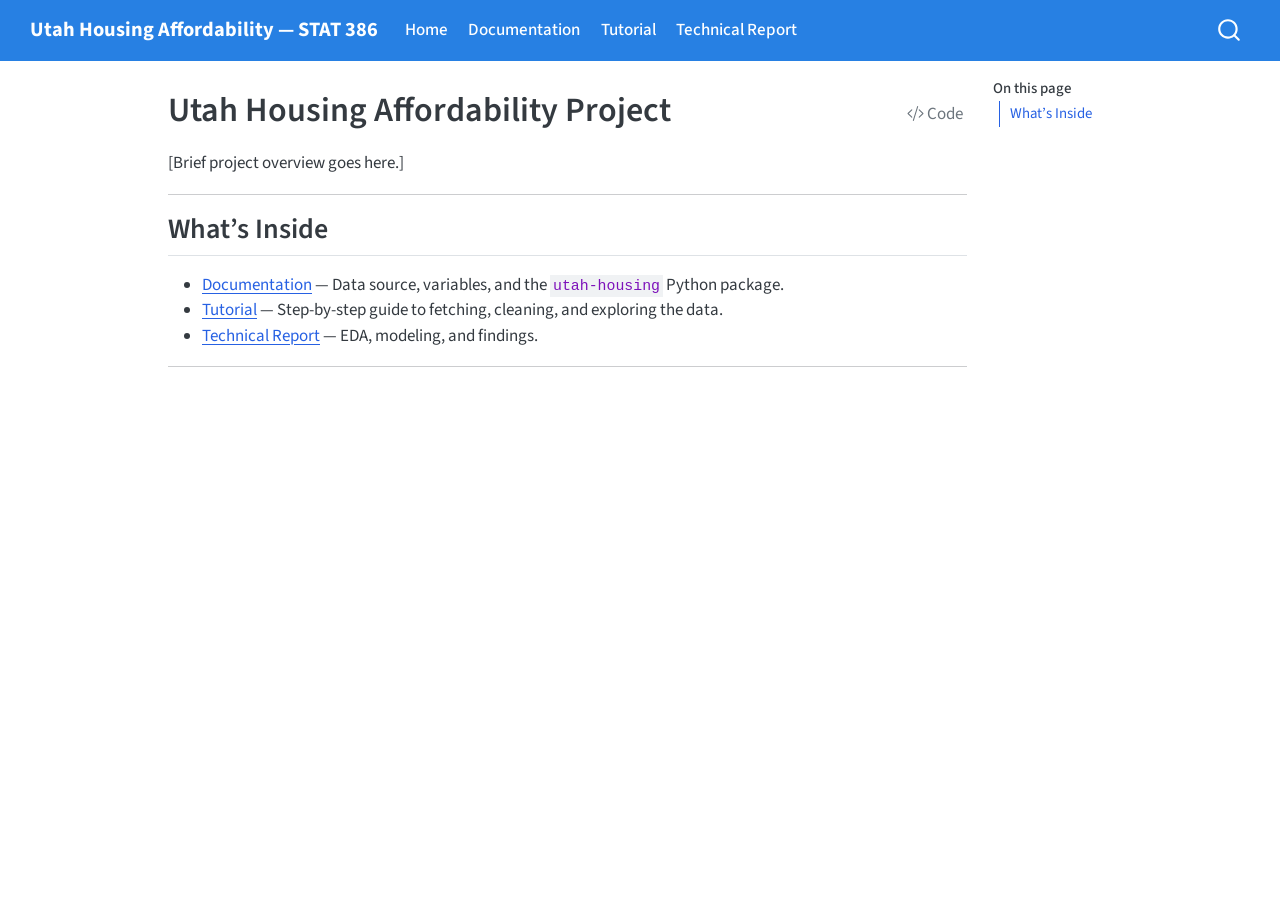
==== docs/index.html @ f3c0e5d0 "Initial commit: Utah Housing Project" ====
<!DOCTYPE html>
<html xmlns="http://www.w3.org/1999/xhtml" lang="en" xml:lang="en"><head>

<meta charset="utf-8">
<meta name="generator" content="quarto-1.8.26">

<meta name="viewport" content="width=device-width, initial-scale=1.0, user-scalable=yes">


<title>Utah Housing Affordability Project – Utah Housing Affordability — STAT 386</title>
<style>
code{white-space: pre-wrap;}
span.smallcaps{font-variant: small-caps;}
div.columns{display: flex; gap: min(4vw, 1.5em);}
div.column{flex: auto; overflow-x: auto;}
div.hanging-indent{margin-left: 1.5em; text-indent: -1.5em;}
ul.task-list{list-style: none;}
ul.task-list li input[type="checkbox"] {
  width: 0.8em;
  margin: 0 0.8em 0.2em -1em; /* quarto-specific, see https://github.com/quarto-dev/quarto-cli/issues/4556 */ 
  vertical-align: middle;
}
/* CSS for syntax highlighting */
html { -webkit-text-size-adjust: 100%; }
pre > code.sourceCode { white-space: pre; position: relative; }
pre > code.sourceCode > span { display: inline-block; line-height: 1.25; }
pre > code.sourceCode > span:empty { height: 1.2em; }
.sourceCode { overflow: visible; }
code.sourceCode > span { color: inherit; text-decoration: inherit; }
div.sourceCode { margin: 1em 0; }
pre.sourceCode { margin: 0; }
@media screen {
div.sourceCode { overflow: auto; }
}
@media print {
pre > code.sourceCode { white-space: pre-wrap; }
pre > code.sourceCode > span { text-indent: -5em; padding-left: 5em; }
}
pre.numberSource code
  { counter-reset: source-line 0; }
pre.numberSource code > span
  { position: relative; left: -4em; counter-increment: source-line; }
pre.numberSource code > span > a:first-child::before
  { content: counter(source-line);
    position: relative; left: -1em; text-align: right; vertical-align: baseline;
    border: none; display: inline-block;
    -webkit-touch-callout: none; -webkit-user-select: none;
    -khtml-user-select: none; -moz-user-select: none;
    -ms-user-select: none; user-select: none;
    padding: 0 4px; width: 4em;
  }
pre.numberSource { margin-left: 3em;  padding-left: 4px; }
div.sourceCode
  {   }
@media screen {
pre > code.sourceCode > span > a:first-child::before { text-decoration: underline; }
}
</style>


<script src="site_libs/quarto-nav/quarto-nav.js"></script>
<script src="site_libs/quarto-nav/headroom.min.js"></script>
<script src="site_libs/clipboard/clipboard.min.js"></script>
<script src="site_libs/quarto-search/autocomplete.umd.js"></script>
<script src="site_libs/quarto-search/fuse.min.js"></script>
<script src="site_libs/quarto-search/quarto-search.js"></script>
<meta name="quarto:offset" content="./">
<script src="site_libs/quarto-html/quarto.js" type="module"></script>
<script src="site_libs/quarto-html/tabsets/tabsets.js" type="module"></script>
<script src="site_libs/quarto-html/axe/axe-check.js" type="module"></script>
<script src="site_libs/quarto-html/popper.min.js"></script>
<script src="site_libs/quarto-html/tippy.umd.min.js"></script>
<script src="site_libs/quarto-html/anchor.min.js"></script>
<link href="site_libs/quarto-html/tippy.css" rel="stylesheet">
<link href="site_libs/quarto-html/quarto-syntax-highlighting-587c61ba64f3a5504c4d52d930310e48.css" rel="stylesheet" id="quarto-text-highlighting-styles">
<script src="site_libs/bootstrap/bootstrap.min.js"></script>
<link href="site_libs/bootstrap/bootstrap-icons.css" rel="stylesheet">
<link href="site_libs/bootstrap/bootstrap-029b10fc0dc652dab2ec1ac156c1a037.min.css" rel="stylesheet" append-hash="true" id="quarto-bootstrap" data-mode="light">
<script id="quarto-search-options" type="application/json">{
  "location": "navbar",
  "copy-button": false,
  "collapse-after": 3,
  "panel-placement": "end",
  "type": "overlay",
  "limit": 50,
  "keyboard-shortcut": [
    "f",
    "/",
    "s"
  ],
  "show-item-context": false,
  "language": {
    "search-no-results-text": "No results",
    "search-matching-documents-text": "matching documents",
    "search-copy-link-title": "Copy link to search",
    "search-hide-matches-text": "Hide additional matches",
    "search-more-match-text": "more match in this document",
    "search-more-matches-text": "more matches in this document",
    "search-clear-button-title": "Clear",
    "search-text-placeholder": "",
    "search-detached-cancel-button-title": "Cancel",
    "search-submit-button-title": "Submit",
    "search-label": "Search"
  }
}</script>


<link rel="stylesheet" href="styles.css">
</head>

<body class="nav-fixed quarto-light">

<div id="quarto-search-results"></div>
  <header id="quarto-header" class="headroom fixed-top">
    <nav class="navbar navbar-expand-lg " data-bs-theme="dark">
      <div class="navbar-container container-fluid">
      <div class="navbar-brand-container mx-auto">
    <a class="navbar-brand" href="./index.html">
    <span class="navbar-title">Utah Housing Affordability — STAT 386</span>
    </a>
  </div>
            <div id="quarto-search" class="" title="Search"></div>
          <button class="navbar-toggler" type="button" data-bs-toggle="collapse" data-bs-target="#navbarCollapse" aria-controls="navbarCollapse" role="menu" aria-expanded="false" aria-label="Toggle navigation" onclick="if (window.quartoToggleHeadroom) { window.quartoToggleHeadroom(); }">
  <span class="navbar-toggler-icon"></span>
</button>
          <div class="collapse navbar-collapse" id="navbarCollapse">
            <ul class="navbar-nav navbar-nav-scroll me-auto">
  <li class="nav-item">
    <a class="nav-link active" href="./index.html" aria-current="page"> 
<span class="menu-text">Home</span></a>
  </li>  
  <li class="nav-item">
    <a class="nav-link" href="./Documentation.html"> 
<span class="menu-text">Documentation</span></a>
  </li>  
  <li class="nav-item">
    <a class="nav-link" href="./Tutorial.html"> 
<span class="menu-text">Tutorial</span></a>
  </li>  
  <li class="nav-item">
    <a class="nav-link" href="./TechnicalReport.html"> 
<span class="menu-text">Technical Report</span></a>
  </li>  
</ul>
          </div> <!-- /navcollapse -->
            <div class="quarto-navbar-tools">
</div>
      </div> <!-- /container-fluid -->
    </nav>
</header>
<!-- content -->
<div id="quarto-content" class="quarto-container page-columns page-rows-contents page-layout-article page-navbar">
<!-- sidebar -->
<!-- margin-sidebar -->
    <div id="quarto-margin-sidebar" class="sidebar margin-sidebar">
        <nav id="TOC" role="doc-toc" class="toc-active">
    <h2 id="toc-title">On this page</h2>
   
  <ul>
  <li><a href="#whats-inside" id="toc-whats-inside" class="nav-link active" data-scroll-target="#whats-inside">What’s Inside</a></li>
  </ul>
</nav>
    </div>
<!-- main -->
<main class="content" id="quarto-document-content">

<header id="title-block-header" class="quarto-title-block default">
<div class="quarto-title">
<div class="quarto-title-block"><div><h1 class="title">Utah Housing Affordability Project</h1><button type="button" class="btn code-tools-button" id="quarto-code-tools-source"><i class="bi"></i> Code</button></div></div>
</div>



<div class="quarto-title-meta">

    
  
    
  </div>
  


</header>


<!-- TODO: Add a banner image of Utah (e.g. a landscape or map) -->
<!-- ![Project Banner](your_image.png) -->
<!-- TODO: Write a 2–3 sentence overview of the project: what data is used, what question is being
     answered, and who the intended audience is. -->
<p>[Brief project overview goes here.]</p>
<hr>
<section id="whats-inside" class="level2">
<h2 class="anchored" data-anchor-id="whats-inside">What’s Inside</h2>
<ul>
<li><strong><a href="./Documentation.html">Documentation</a></strong> — Data source, variables, and the <code>utah-housing</code> Python package.</li>
<li><strong><a href="./Tutorial.html">Tutorial</a></strong> — Step-by-step guide to fetching, cleaning, and exploring the data.</li>
<li><strong><a href="./TechnicalReport.html">Technical Report</a></strong> — EDA, modeling, and findings.</li>
</ul>
<hr>
<!-- TODO: Add a short "Key Findings" or "Highlights" section once analysis is complete. -->


<!-- -->

</section>

</main> <!-- /main -->
<script id="quarto-html-after-body" type="application/javascript">
  window.document.addEventListener("DOMContentLoaded", function (event) {
    const icon = "";
    const anchorJS = new window.AnchorJS();
    anchorJS.options = {
      placement: 'right',
      icon: icon
    };
    anchorJS.add('.anchored');
    const isCodeAnnotation = (el) => {
      for (const clz of el.classList) {
        if (clz.startsWith('code-annotation-')) {                     
          return true;
        }
      }
      return false;
    }
    const onCopySuccess = function(e) {
      // button target
      const button = e.trigger;
      // don't keep focus
      button.blur();
      // flash "checked"
      button.classList.add('code-copy-button-checked');
      var currentTitle = button.getAttribute("title");
      button.setAttribute("title", "Copied!");
      let tooltip;
      if (window.bootstrap) {
        button.setAttribute("data-bs-toggle", "tooltip");
        button.setAttribute("data-bs-placement", "left");
        button.setAttribute("data-bs-title", "Copied!");
        tooltip = new bootstrap.Tooltip(button, 
          { trigger: "manual", 
            customClass: "code-copy-button-tooltip",
            offset: [0, -8]});
        tooltip.show();    
      }
      setTimeout(function() {
        if (tooltip) {
          tooltip.hide();
          button.removeAttribute("data-bs-title");
          button.removeAttribute("data-bs-toggle");
          button.removeAttribute("data-bs-placement");
        }
        button.setAttribute("title", currentTitle);
        button.classList.remove('code-copy-button-checked');
      }, 1000);
      // clear code selection
      e.clearSelection();
    }
    const getTextToCopy = function(trigger) {
      const outerScaffold = trigger.parentElement.cloneNode(true);
      const codeEl = outerScaffold.querySelector('code');
      for (const childEl of codeEl.children) {
        if (isCodeAnnotation(childEl)) {
          childEl.remove();
        }
      }
      return codeEl.innerText;
    }
    const clipboard = new window.ClipboardJS('.code-copy-button:not([data-in-quarto-modal])', {
      text: getTextToCopy
    });
    clipboard.on('success', onCopySuccess);
    if (window.document.getElementById('quarto-embedded-source-code-modal')) {
      const clipboardModal = new window.ClipboardJS('.code-copy-button[data-in-quarto-modal]', {
        text: getTextToCopy,
        container: window.document.getElementById('quarto-embedded-source-code-modal')
      });
      clipboardModal.on('success', onCopySuccess);
    }
    const viewSource = window.document.getElementById('quarto-view-source') ||
                       window.document.getElementById('quarto-code-tools-source');
    if (viewSource) {
      const sourceUrl = viewSource.getAttribute("data-quarto-source-url");
      viewSource.addEventListener("click", function(e) {
        if (sourceUrl) {
          // rstudio viewer pane
          if (/\bcapabilities=\b/.test(window.location)) {
            window.open(sourceUrl);
          } else {
            window.location.href = sourceUrl;
          }
        } else {
          const modal = new bootstrap.Modal(document.getElementById('quarto-embedded-source-code-modal'));
          modal.show();
        }
        return false;
      });
    }
    function toggleCodeHandler(show) {
      return function(e) {
        const detailsSrc = window.document.querySelectorAll(".cell > details > .sourceCode");
        for (let i=0; i<detailsSrc.length; i++) {
          const details = detailsSrc[i].parentElement;
          if (show) {
            details.open = true;
          } else {
            details.removeAttribute("open");
          }
        }
        const cellCodeDivs = window.document.querySelectorAll(".cell > .sourceCode");
        const fromCls = show ? "hidden" : "unhidden";
        const toCls = show ? "unhidden" : "hidden";
        for (let i=0; i<cellCodeDivs.length; i++) {
          const codeDiv = cellCodeDivs[i];
          if (codeDiv.classList.contains(fromCls)) {
            codeDiv.classList.remove(fromCls);
            codeDiv.classList.add(toCls);
          } 
        }
        return false;
      }
    }
    const hideAllCode = window.document.getElementById("quarto-hide-all-code");
    if (hideAllCode) {
      hideAllCode.addEventListener("click", toggleCodeHandler(false));
    }
    const showAllCode = window.document.getElementById("quarto-show-all-code");
    if (showAllCode) {
      showAllCode.addEventListener("click", toggleCodeHandler(true));
    }
      var localhostRegex = new RegExp(/^(?:http|https):\/\/localhost\:?[0-9]*\//);
      var mailtoRegex = new RegExp(/^mailto:/);
        var filterRegex = new RegExp('/' + window.location.host + '/');
      var isInternal = (href) => {
          return filterRegex.test(href) || localhostRegex.test(href) || mailtoRegex.test(href);
      }
      // Inspect non-navigation links and adorn them if external
     var links = window.document.querySelectorAll('a[href]:not(.nav-link):not(.navbar-brand):not(.toc-action):not(.sidebar-link):not(.sidebar-item-toggle):not(.pagination-link):not(.no-external):not([aria-hidden]):not(.dropdown-item):not(.quarto-navigation-tool):not(.about-link)');
      for (var i=0; i<links.length; i++) {
        const link = links[i];
        if (!isInternal(link.href)) {
          // undo the damage that might have been done by quarto-nav.js in the case of
          // links that we want to consider external
          if (link.dataset.originalHref !== undefined) {
            link.href = link.dataset.originalHref;
          }
        }
      }
    function tippyHover(el, contentFn, onTriggerFn, onUntriggerFn) {
      const config = {
        allowHTML: true,
        maxWidth: 500,
        delay: 100,
        arrow: false,
        appendTo: function(el) {
            return el.parentElement;
        },
        interactive: true,
        interactiveBorder: 10,
        theme: 'quarto',
        placement: 'bottom-start',
      };
      if (contentFn) {
        config.content = contentFn;
      }
      if (onTriggerFn) {
        config.onTrigger = onTriggerFn;
      }
      if (onUntriggerFn) {
        config.onUntrigger = onUntriggerFn;
      }
      window.tippy(el, config); 
    }
    const noterefs = window.document.querySelectorAll('a[role="doc-noteref"]');
    for (var i=0; i<noterefs.length; i++) {
      const ref = noterefs[i];
      tippyHover(ref, function() {
        // use id or data attribute instead here
        let href = ref.getAttribute('data-footnote-href') || ref.getAttribute('href');
        try { href = new URL(href).hash; } catch {}
        const id = href.replace(/^#\/?/, "");
        const note = window.document.getElementById(id);
        if (note) {
          return note.innerHTML;
        } else {
          return "";
        }
      });
    }
    const xrefs = window.document.querySelectorAll('a.quarto-xref');
    const processXRef = (id, note) => {
      // Strip column container classes
      const stripColumnClz = (el) => {
        el.classList.remove("page-full", "page-columns");
        if (el.children) {
          for (const child of el.children) {
            stripColumnClz(child);
          }
        }
      }
      stripColumnClz(note)
      if (id === null || id.startsWith('sec-')) {
        // Special case sections, only their first couple elements
        const container = document.createElement("div");
        if (note.children && note.children.length > 2) {
          container.appendChild(note.children[0].cloneNode(true));
          for (let i = 1; i < note.children.length; i++) {
            const child = note.children[i];
            if (child.tagName === "P" && child.innerText === "") {
              continue;
            } else {
              container.appendChild(child.cloneNode(true));
              break;
            }
          }
          if (window.Quarto?.typesetMath) {
            window.Quarto.typesetMath(container);
          }
          return container.innerHTML
        } else {
          if (window.Quarto?.typesetMath) {
            window.Quarto.typesetMath(note);
          }
          return note.innerHTML;
        }
      } else {
        // Remove any anchor links if they are present
        const anchorLink = note.querySelector('a.anchorjs-link');
        if (anchorLink) {
          anchorLink.remove();
        }
        if (window.Quarto?.typesetMath) {
          window.Quarto.typesetMath(note);
        }
        if (note.classList.contains("callout")) {
          return note.outerHTML;
        } else {
          return note.innerHTML;
        }
      }
    }
    for (var i=0; i<xrefs.length; i++) {
      const xref = xrefs[i];
      tippyHover(xref, undefined, function(instance) {
        instance.disable();
        let url = xref.getAttribute('href');
        let hash = undefined; 
        if (url.startsWith('#')) {
          hash = url;
        } else {
          try { hash = new URL(url).hash; } catch {}
        }
        if (hash) {
          const id = hash.replace(/^#\/?/, "");
          const note = window.document.getElementById(id);
          if (note !== null) {
            try {
              const html = processXRef(id, note.cloneNode(true));
              instance.setContent(html);
            } finally {
              instance.enable();
              instance.show();
            }
          } else {
            // See if we can fetch this
            fetch(url.split('#')[0])
            .then(res => res.text())
            .then(html => {
              const parser = new DOMParser();
              const htmlDoc = parser.parseFromString(html, "text/html");
              const note = htmlDoc.getElementById(id);
              if (note !== null) {
                const html = processXRef(id, note);
                instance.setContent(html);
              } 
            }).finally(() => {
              instance.enable();
              instance.show();
            });
          }
        } else {
          // See if we can fetch a full url (with no hash to target)
          // This is a special case and we should probably do some content thinning / targeting
          fetch(url)
          .then(res => res.text())
          .then(html => {
            const parser = new DOMParser();
            const htmlDoc = parser.parseFromString(html, "text/html");
            const note = htmlDoc.querySelector('main.content');
            if (note !== null) {
              // This should only happen for chapter cross references
              // (since there is no id in the URL)
              // remove the first header
              if (note.children.length > 0 && note.children[0].tagName === "HEADER") {
                note.children[0].remove();
              }
              const html = processXRef(null, note);
              instance.setContent(html);
            } 
          }).finally(() => {
            instance.enable();
            instance.show();
          });
        }
      }, function(instance) {
      });
    }
        let selectedAnnoteEl;
        const selectorForAnnotation = ( cell, annotation) => {
          let cellAttr = 'data-code-cell="' + cell + '"';
          let lineAttr = 'data-code-annotation="' +  annotation + '"';
          const selector = 'span[' + cellAttr + '][' + lineAttr + ']';
          return selector;
        }
        const selectCodeLines = (annoteEl) => {
          const doc = window.document;
          const targetCell = annoteEl.getAttribute("data-target-cell");
          const targetAnnotation = annoteEl.getAttribute("data-target-annotation");
          const annoteSpan = window.document.querySelector(selectorForAnnotation(targetCell, targetAnnotation));
          const lines = annoteSpan.getAttribute("data-code-lines").split(",");
          const lineIds = lines.map((line) => {
            return targetCell + "-" + line;
          })
          let top = null;
          let height = null;
          let parent = null;
          if (lineIds.length > 0) {
              //compute the position of the single el (top and bottom and make a div)
              const el = window.document.getElementById(lineIds[0]);
              top = el.offsetTop;
              height = el.offsetHeight;
              parent = el.parentElement.parentElement;
            if (lineIds.length > 1) {
              const lastEl = window.document.getElementById(lineIds[lineIds.length - 1]);
              const bottom = lastEl.offsetTop + lastEl.offsetHeight;
              height = bottom - top;
            }
            if (top !== null && height !== null && parent !== null) {
              // cook up a div (if necessary) and position it 
              let div = window.document.getElementById("code-annotation-line-highlight");
              if (div === null) {
                div = window.document.createElement("div");
                div.setAttribute("id", "code-annotation-line-highlight");
                div.style.position = 'absolute';
                parent.appendChild(div);
              }
              div.style.top = top - 2 + "px";
              div.style.height = height + 4 + "px";
              div.style.left = 0;
              let gutterDiv = window.document.getElementById("code-annotation-line-highlight-gutter");
              if (gutterDiv === null) {
                gutterDiv = window.document.createElement("div");
                gutterDiv.setAttribute("id", "code-annotation-line-highlight-gutter");
                gutterDiv.style.position = 'absolute';
                const codeCell = window.document.getElementById(targetCell);
                const gutter = codeCell.querySelector('.code-annotation-gutter');
                gutter.appendChild(gutterDiv);
              }
              gutterDiv.style.top = top - 2 + "px";
              gutterDiv.style.height = height + 4 + "px";
            }
            selectedAnnoteEl = annoteEl;
          }
        };
        const unselectCodeLines = () => {
          const elementsIds = ["code-annotation-line-highlight", "code-annotation-line-highlight-gutter"];
          elementsIds.forEach((elId) => {
            const div = window.document.getElementById(elId);
            if (div) {
              div.remove();
            }
          });
          selectedAnnoteEl = undefined;
        };
          // Handle positioning of the toggle
      window.addEventListener(
        "resize",
        throttle(() => {
          elRect = undefined;
          if (selectedAnnoteEl) {
            selectCodeLines(selectedAnnoteEl);
          }
        }, 10)
      );
      function throttle(fn, ms) {
      let throttle = false;
      let timer;
        return (...args) => {
          if(!throttle) { // first call gets through
              fn.apply(this, args);
              throttle = true;
          } else { // all the others get throttled
              if(timer) clearTimeout(timer); // cancel #2
              timer = setTimeout(() => {
                fn.apply(this, args);
                timer = throttle = false;
              }, ms);
          }
        };
      }
        // Attach click handler to the DT
        const annoteDls = window.document.querySelectorAll('dt[data-target-cell]');
        for (const annoteDlNode of annoteDls) {
          annoteDlNode.addEventListener('click', (event) => {
            const clickedEl = event.target;
            if (clickedEl !== selectedAnnoteEl) {
              unselectCodeLines();
              const activeEl = window.document.querySelector('dt[data-target-cell].code-annotation-active');
              if (activeEl) {
                activeEl.classList.remove('code-annotation-active');
              }
              selectCodeLines(clickedEl);
              clickedEl.classList.add('code-annotation-active');
            } else {
              // Unselect the line
              unselectCodeLines();
              clickedEl.classList.remove('code-annotation-active');
            }
          });
        }
    const findCites = (el) => {
      const parentEl = el.parentElement;
      if (parentEl) {
        const cites = parentEl.dataset.cites;
        if (cites) {
          return {
            el,
            cites: cites.split(' ')
          };
        } else {
          return findCites(el.parentElement)
        }
      } else {
        return undefined;
      }
    };
    var bibliorefs = window.document.querySelectorAll('a[role="doc-biblioref"]');
    for (var i=0; i<bibliorefs.length; i++) {
      const ref = bibliorefs[i];
      const citeInfo = findCites(ref);
      if (citeInfo) {
        tippyHover(citeInfo.el, function() {
          var popup = window.document.createElement('div');
          citeInfo.cites.forEach(function(cite) {
            var citeDiv = window.document.createElement('div');
            citeDiv.classList.add('hanging-indent');
            citeDiv.classList.add('csl-entry');
            var biblioDiv = window.document.getElementById('ref-' + cite);
            if (biblioDiv) {
              citeDiv.innerHTML = biblioDiv.innerHTML;
            }
            popup.appendChild(citeDiv);
          });
          return popup.innerHTML;
        });
      }
    }
  });
  </script><div class="modal fade" id="quarto-embedded-source-code-modal" tabindex="-1" aria-labelledby="quarto-embedded-source-code-modal-label" aria-hidden="true"><div class="modal-dialog modal-dialog-scrollable"><div class="modal-content"><div class="modal-header"><h5 class="modal-title" id="quarto-embedded-source-code-modal-label">Source Code</h5><button class="btn-close" data-bs-dismiss="modal"></button></div><div class="modal-body"><div class="">
<div class="code-copy-outer-scaffold"><div class="sourceCode" id="cb1" data-shortcodes="false"><pre class="sourceCode markdown code-with-copy"><code class="sourceCode markdown"><span id="cb1-1"><a href="#cb1-1" aria-hidden="true" tabindex="-1"></a><span class="co">---</span></span>
<span id="cb1-2"><a href="#cb1-2" aria-hidden="true" tabindex="-1"></a><span class="an">title:</span><span class="co"> "Utah Housing Affordability Project"</span></span>
<span id="cb1-3"><a href="#cb1-3" aria-hidden="true" tabindex="-1"></a><span class="co">---</span></span>
<span id="cb1-4"><a href="#cb1-4" aria-hidden="true" tabindex="-1"></a></span>
<span id="cb1-5"><a href="#cb1-5" aria-hidden="true" tabindex="-1"></a><span class="co">&lt;!-- </span><span class="al">TODO</span><span class="co">: Add a banner image of Utah (e.g. a landscape or map) --&gt;</span></span>
<span id="cb1-6"><a href="#cb1-6" aria-hidden="true" tabindex="-1"></a><span class="co">&lt;!-- ![Project Banner](your_image.png) --&gt;</span></span>
<span id="cb1-7"><a href="#cb1-7" aria-hidden="true" tabindex="-1"></a></span>
<span id="cb1-8"><a href="#cb1-8" aria-hidden="true" tabindex="-1"></a><span class="co">&lt;!-- </span><span class="al">TODO</span><span class="co">: Write a 2–3 sentence overview of the project: what data is used, what question is being</span></span>
<span id="cb1-9"><a href="#cb1-9" aria-hidden="true" tabindex="-1"></a><span class="co">     answered, and who the intended audience is. --&gt;</span></span>
<span id="cb1-10"><a href="#cb1-10" aria-hidden="true" tabindex="-1"></a></span>
<span id="cb1-11"><a href="#cb1-11" aria-hidden="true" tabindex="-1"></a><span class="co">[</span><span class="ot">Brief project overview goes here.</span><span class="co">]</span></span>
<span id="cb1-12"><a href="#cb1-12" aria-hidden="true" tabindex="-1"></a></span>
<span id="cb1-13"><a href="#cb1-13" aria-hidden="true" tabindex="-1"></a>---</span>
<span id="cb1-14"><a href="#cb1-14" aria-hidden="true" tabindex="-1"></a></span>
<span id="cb1-15"><a href="#cb1-15" aria-hidden="true" tabindex="-1"></a><span class="fu">## What's Inside</span></span>
<span id="cb1-16"><a href="#cb1-16" aria-hidden="true" tabindex="-1"></a></span>
<span id="cb1-17"><a href="#cb1-17" aria-hidden="true" tabindex="-1"></a><span class="ss">- </span>**[Documentation](Documentation.qmd)** — Data source, variables, and the <span class="in">`utah-housing`</span> Python package.</span>
<span id="cb1-18"><a href="#cb1-18" aria-hidden="true" tabindex="-1"></a><span class="ss">- </span>**[Tutorial](Tutorial.qmd)** — Step-by-step guide to fetching, cleaning, and exploring the data.</span>
<span id="cb1-19"><a href="#cb1-19" aria-hidden="true" tabindex="-1"></a><span class="ss">- </span>**[Technical Report](TechnicalReport.qmd)** — EDA, modeling, and findings.</span>
<span id="cb1-20"><a href="#cb1-20" aria-hidden="true" tabindex="-1"></a></span>
<span id="cb1-21"><a href="#cb1-21" aria-hidden="true" tabindex="-1"></a>---</span>
<span id="cb1-22"><a href="#cb1-22" aria-hidden="true" tabindex="-1"></a></span>
<span id="cb1-23"><a href="#cb1-23" aria-hidden="true" tabindex="-1"></a><span class="co">&lt;!-- </span><span class="al">TODO</span><span class="co">: Add a short "Key Findings" or "Highlights" section once analysis is complete. --&gt;</span></span></code></pre></div><button title="Copy to Clipboard" class="code-copy-button" data-in-quarto-modal=""><i class="bi"></i></button></div>
</div></div></div></div></div>
</div> <!-- /content -->




</body></html>
---- docs/site_libs/quarto-html/tippy.css ----
.tippy-box[data-animation=fade][data-state=hidden]{opacity:0}[data-tippy-root]{max-width:calc(100vw - 10px)}.tippy-box{position:relative;background-color:#333;color:#fff;border-radius:4px;font-size:14px;line-height:1.4;white-space:normal;outline:0;transition-property:transform,visibility,opacity}.tippy-box[data-placement^=top]>.tippy-arrow{bottom:0}.tippy-box[data-placement^=top]>.tippy-arrow:before{bottom:-7px;left:0;border-width:8px 8px 0;border-top-color:initial;transform-origin:center top}.tippy-box[data-placement^=bottom]>.tippy-arrow{top:0}.tippy-box[data-placement^=bottom]>.tippy-arrow:before{top:-7px;left:0;border-width:0 8px 8px;border-bottom-color:initial;transform-origin:center bottom}.tippy-box[data-placement^=left]>.tippy-arrow{right:0}.tippy-box[data-placement^=left]>.tippy-arrow:before{border-width:8px 0 8px 8px;border-left-color:initial;right:-7px;transform-origin:center left}.tippy-box[data-placement^=right]>.tippy-arrow{left:0}.tippy-box[data-placement^=right]>.tippy-arrow:before{left:-7px;border-width:8px 8px 8px 0;border-right-color:initial;transform-origin:center right}.tippy-box[data-inertia][data-state=visible]{transition-timing-function:cubic-bezier(.54,1.5,.38,1.11)}.tippy-arrow{width:16px;height:16px;color:#333}.tippy-arrow:before{content:"";position:absolute;border-color:transparent;border-style:solid}.tippy-content{position:relative;padding:5px 9px;z-index:1}
---- docs/site_libs/quarto-html/quarto-syntax-highlighting-587c61ba64f3a5504c4d52d930310e48.css ----
/* quarto syntax highlight colors */
:root {
  --quarto-hl-ot-color: #003B4F;
  --quarto-hl-at-color: #657422;
  --quarto-hl-ss-color: #20794D;
  --quarto-hl-an-color: #5E5E5E;
  --quarto-hl-fu-color: #4758AB;
  --quarto-hl-st-color: #20794D;
  --quarto-hl-cf-color: #003B4F;
  --quarto-hl-op-color: #5E5E5E;
  --quarto-hl-er-color: #AD0000;
  --quarto-hl-bn-color: #AD0000;
  --quarto-hl-al-color: #AD0000;
  --quarto-hl-va-color: #111111;
  --quarto-hl-bu-color: inherit;
  --quarto-hl-ex-color: inherit;
  --quarto-hl-pp-color: #AD0000;
  --quarto-hl-in-color: #5E5E5E;
  --quarto-hl-vs-color: #20794D;
  --quarto-hl-wa-color: #5E5E5E;
  --quarto-hl-do-color: #5E5E5E;
  --quarto-hl-im-color: #00769E;
  --quarto-hl-ch-color: #20794D;
  --quarto-hl-dt-color: #AD0000;
  --quarto-hl-fl-color: #AD0000;
  --quarto-hl-co-color: #5E5E5E;
  --quarto-hl-cv-color: #5E5E5E;
  --quarto-hl-cn-color: #8f5902;
  --quarto-hl-sc-color: #5E5E5E;
  --quarto-hl-dv-color: #AD0000;
  --quarto-hl-kw-color: #003B4F;
}

/* other quarto variables */
:root {
  --quarto-font-monospace: SFMono-Regular, Menlo, Monaco, Consolas, "Liberation Mono", "Courier New", monospace;
}

/* syntax highlight based on Pandoc's rules */
pre > code.sourceCode > span {
  color: #003B4F;
}

code.sourceCode > span {
  color: #003B4F;
}

div.sourceCode,
div.sourceCode pre.sourceCode {
  color: #003B4F;
}

/* Normal */
code span {
  color: #003B4F;
}

/* Alert */
code span.al {
  color: #AD0000;
  font-style: inherit;
}

/* Annotation */
code span.an {
  color: #5E5E5E;
  font-style: inherit;
}

/* Attribute */
code span.at {
  color: #657422;
  font-style: inherit;
}

/* BaseN */
code span.bn {
  color: #AD0000;
  font-style: inherit;
}

/* BuiltIn */
code span.bu {
  font-style: inherit;
}

/* ControlFlow */
code span.cf {
  color: #003B4F;
  font-weight: bold;
  font-style: inherit;
}

/* Char */
code span.ch {
  color: #20794D;
  font-style: inherit;
}

/* Constant */
code span.cn {
  color: #8f5902;
  font-style: inherit;
}

/* Comment */
code span.co {
  color: #5E5E5E;
  font-style: inherit;
}

/* CommentVar */
code span.cv {
  color: #5E5E5E;
  font-style: italic;
}

/* Documentation */
code span.do {
  color: #5E5E5E;
  font-style: italic;
}

/* DataType */
code span.dt {
  color: #AD0000;
  font-style: inherit;
}

/* DecVal */
code span.dv {
  color: #AD0000;
  font-style: inherit;
}

/* Error */
code span.er {
  color: #AD0000;
  font-style: inherit;
}

/* Extension */
code span.ex {
  font-style: inherit;
}

/* Float */
code span.fl {
  color: #AD0000;
  font-style: inherit;
}

/* Function */
code span.fu {
  color: #4758AB;
  font-style: inherit;
}

/* Import */
code span.im {
  color: #00769E;
  font-style: inherit;
}

/* Information */
code span.in {
  color: #5E5E5E;
  font-style: inherit;
}

/* Keyword */
code span.kw {
  color: #003B4F;
  font-weight: bold;
  font-style: inherit;
}

/* Operator */
code span.op {
  color: #5E5E5E;
  font-style: inherit;
}

/* Other */
code span.ot {
  color: #003B4F;
  font-style: inherit;
}

/* Preprocessor */
code span.pp {
  color: #AD0000;
  font-style: inherit;
}

/* SpecialChar */
code span.sc {
  color: #5E5E5E;
  font-style: inherit;
}

/* SpecialString */
code span.ss {
  color: #20794D;
  font-style: inherit;
}

/* String */
code span.st {
  color: #20794D;
  font-style: inherit;
}

/* Variable */
code span.va {
  color: #111111;
  font-style: inherit;
}

/* VerbatimString */
code span.vs {
  color: #20794D;
  font-style: inherit;
}

/* Warning */
code span.wa {
  color: #5E5E5E;
  font-style: italic;
}

.prevent-inlining {
  content: "</";
}

/*# sourceMappingURL=2dce1cc6c82594539e1579de68416b47.css.map */
---- docs/styles.css ----
/* Custom CSS for the Utah Housing Project site */

:root {
  --primary-color: #2E86AB;
  --secondary-color: #A23B72;
  --accent-color: #F18F01;
  --text-color: #333;
  --light-gray: #f8f9fa;
  --border-color: #dee2e6;
}

/* Navigation */
.navbar-brand {
  font-weight: bold;
  font-size: 1.2rem;
}

.navbar-nav .nav-link {
  font-weight: 500;
}

/* Hero section */
.hero-section {
  padding: 3rem 0;
  background: linear-gradient(135deg, var(--primary-color) 0%, var(--secondary-color) 100%);
  color: white;
  margin-bottom: 2rem;
}

/* Project cards */
.project-card {
  border: 1px solid var(--border-color);
  border-radius: 8px;
  padding: 1.5rem;
  margin-bottom: 1.5rem;
  transition: box-shadow 0.3s ease;
}

.project-card:hover {
  box-shadow: 0 4px 8px rgba(0,0,0,0.1);
}

.project-card h3 {
  color: var(--primary-color);
  margin-bottom: 1rem;
}

/* Skills/stats grid */
.skills-grid {
  display: grid;
  grid-template-columns: repeat(auto-fit, minmax(200px, 1fr));
  gap: 1rem;
  margin: 2rem 0;
}

.skill-category {
  background: var(--light-gray);
  padding: 1rem;
  border-radius: 8px;
  border-left: 4px solid var(--primary-color);
}

.skill-category h4 {
  color: var(--primary-color);
  margin-bottom: 0.5rem;
}

/* Code blocks */
.sourceCode {
  border-radius: 6px;
  border: 1px solid var(--border-color);
}

/* Figures */
.figure {
  text-align: center;
  margin: 2rem 0;
}

.figure img {
  max-width: 100%;
  height: auto;
  border-radius: 6px;
  box-shadow: 0 2px 4px rgba(0,0,0,0.1);
}

.figure-caption {
  font-style: italic;
  color: #666;
  margin-top: 0.5rem;
}

/* Tables */
.table {
  margin: 1.5rem 0;
}

.table th {
  background-color: var(--primary-color);
  color: white;
  border: none;
}

/* Callout boxes */
.callout {
  margin: 1.5rem 0;
  padding: 1rem;
  border-radius: 6px;
  border-left: 4px solid var(--accent-color);
  background-color: var(--light-gray);
}

.callout-title {
  font-weight: bold;
  color: var(--accent-color);
  margin-bottom: 0.5rem;
}

/* Footer */
.footer {
  margin-top: 3rem;
  padding: 2rem 0;
  border-top: 1px solid var(--border-color);
  text-align: center;
  color: #666;
}

/* Responsive */
@media (max-width: 768px) {
  .hero-section {
    padding: 2rem 0;
  }

  .skills-grid {
    grid-template-columns: 1fr;
  }
}

/* Print */
@media print {
  .navbar, .footer {
    display: none;
  }

  .main-content {
    margin: 0;
    padding: 0;
  }
}
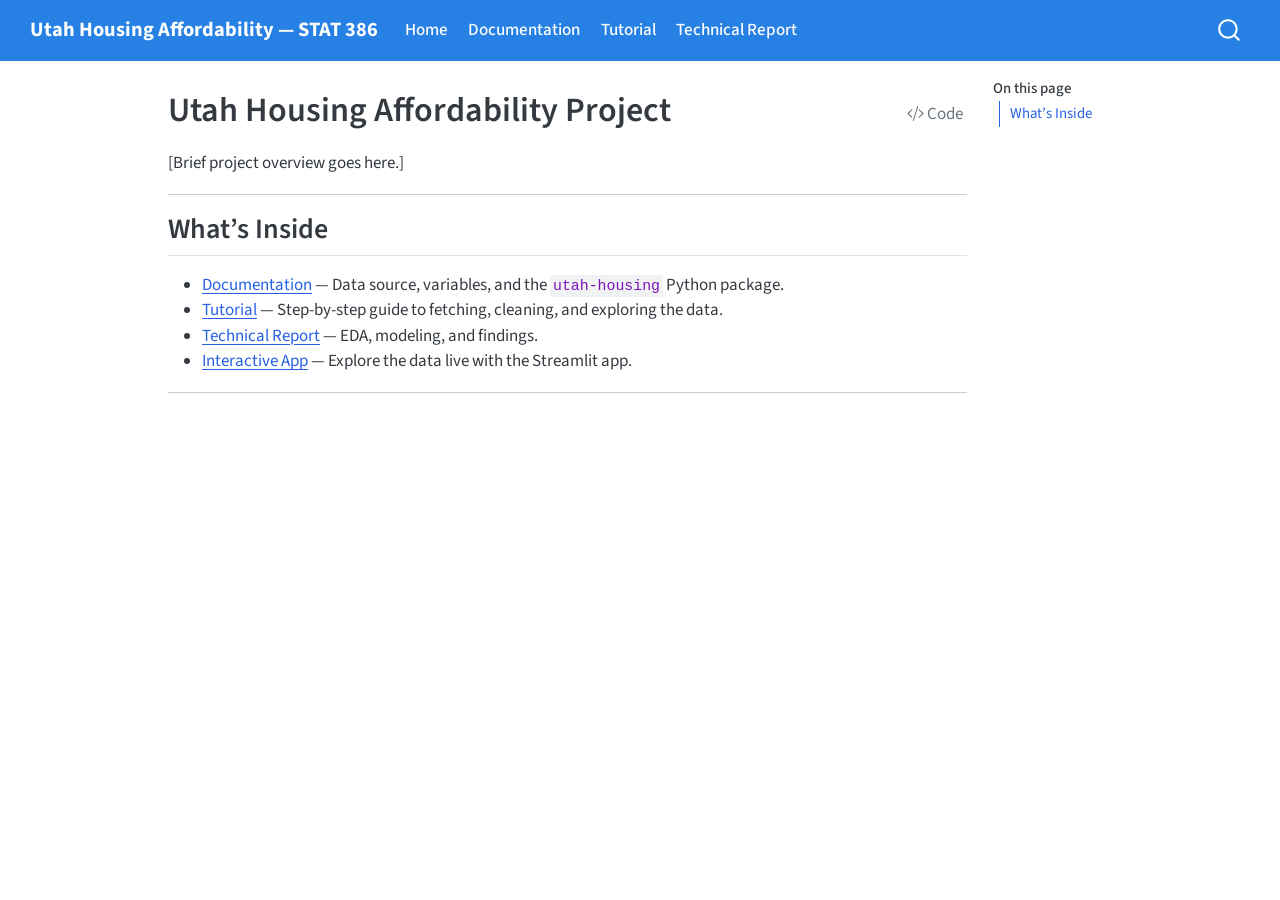
==== commit fc3fb389: "Added streamlit link and rerendered everything" ====
--- a/docs/index.html
+++ b/docs/index.html
@@ -195,6 +195,7 @@
 <li><strong><a href="./Documentation.html">Documentation</a></strong> — Data source, variables, and the <code>utah-housing</code> Python package.</li>
 <li><strong><a href="./Tutorial.html">Tutorial</a></strong> — Step-by-step guide to fetching, cleaning, and exploring the data.</li>
 <li><strong><a href="./TechnicalReport.html">Technical Report</a></strong> — EDA, modeling, and findings.</li>
+<li><strong><a href="https://stat386utahhousingproject.streamlit.app/">Interactive App</a></strong> — Explore the data live with the Streamlit app.</li>
 </ul>
 <hr>
 <!-- TODO: Add a short "Key Findings" or "Highlights" section once analysis is complete. -->
@@ -675,10 +676,11 @@
 <span id="cb1-17"><a href="#cb1-17" aria-hidden="true" tabindex="-1"></a><span class="ss">- </span>**[Documentation](Documentation.qmd)** — Data source, variables, and the <span class="in">`utah-housing`</span> Python package.</span>
 <span id="cb1-18"><a href="#cb1-18" aria-hidden="true" tabindex="-1"></a><span class="ss">- </span>**[Tutorial](Tutorial.qmd)** — Step-by-step guide to fetching, cleaning, and exploring the data.</span>
 <span id="cb1-19"><a href="#cb1-19" aria-hidden="true" tabindex="-1"></a><span class="ss">- </span>**[Technical Report](TechnicalReport.qmd)** — EDA, modeling, and findings.</span>
-<span id="cb1-20"><a href="#cb1-20" aria-hidden="true" tabindex="-1"></a></span>
-<span id="cb1-21"><a href="#cb1-21" aria-hidden="true" tabindex="-1"></a>---</span>
-<span id="cb1-22"><a href="#cb1-22" aria-hidden="true" tabindex="-1"></a></span>
-<span id="cb1-23"><a href="#cb1-23" aria-hidden="true" tabindex="-1"></a><span class="co">&lt;!-- </span><span class="al">TODO</span><span class="co">: Add a short "Key Findings" or "Highlights" section once analysis is complete. --&gt;</span></span></code></pre></div><button title="Copy to Clipboard" class="code-copy-button" data-in-quarto-modal=""><i class="bi"></i></button></div>
+<span id="cb1-20"><a href="#cb1-20" aria-hidden="true" tabindex="-1"></a><span class="ss">- </span>**[Interactive App](https://stat386utahhousingproject.streamlit.app/)** — Explore the data live with the Streamlit app.</span>
+<span id="cb1-21"><a href="#cb1-21" aria-hidden="true" tabindex="-1"></a></span>
+<span id="cb1-22"><a href="#cb1-22" aria-hidden="true" tabindex="-1"></a>---</span>
+<span id="cb1-23"><a href="#cb1-23" aria-hidden="true" tabindex="-1"></a></span>
+<span id="cb1-24"><a href="#cb1-24" aria-hidden="true" tabindex="-1"></a><span class="co">&lt;!-- </span><span class="al">TODO</span><span class="co">: Add a short "Key Findings" or "Highlights" section once analysis is complete. --&gt;</span></span></code></pre></div><button title="Copy to Clipboard" class="code-copy-button" data-in-quarto-modal=""><i class="bi"></i></button></div>
 </div></div></div></div></div>
 </div> <!-- /content -->
 
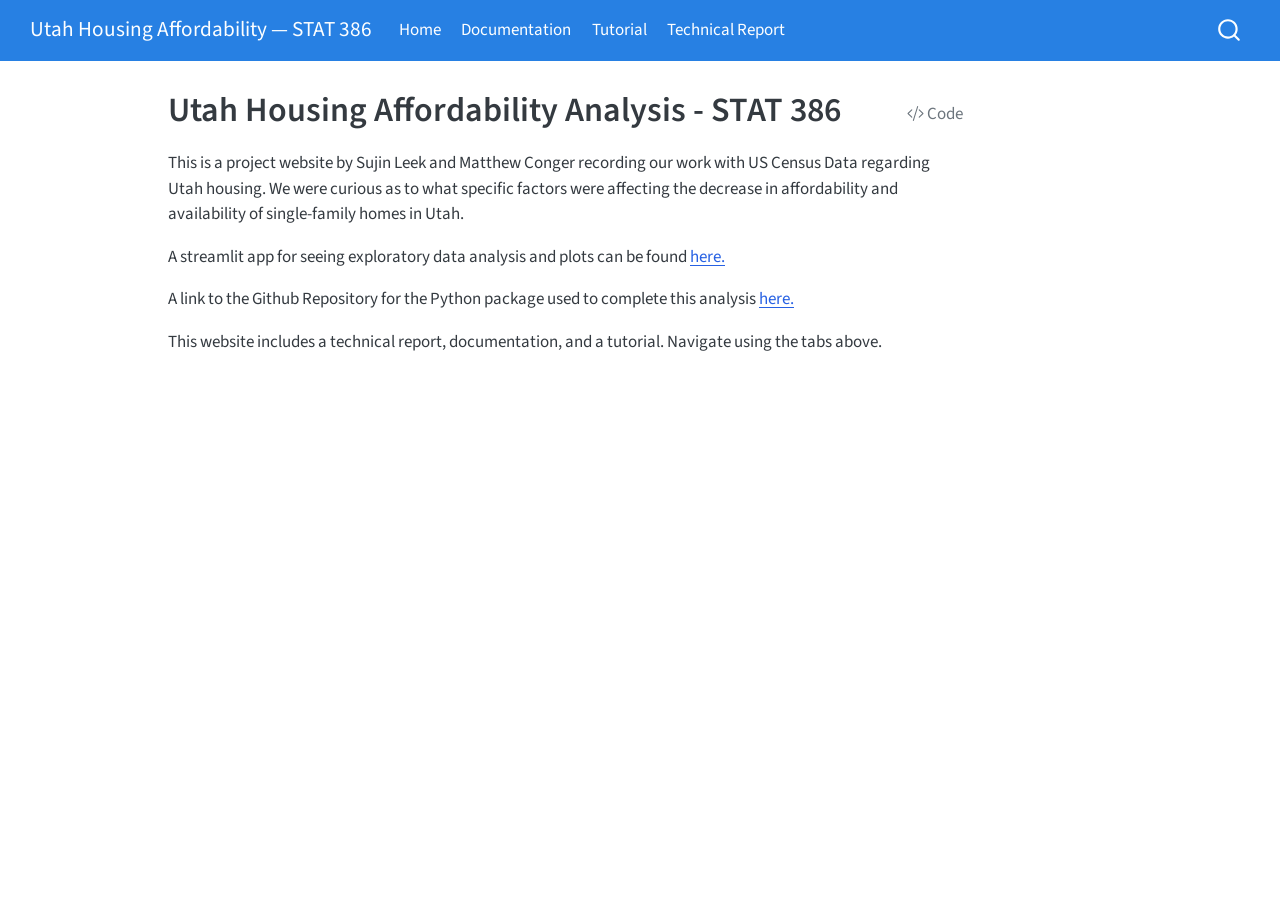
==== commit aff89653: "Updated web pages" ====
--- a/docs/index.html
+++ b/docs/index.html
@@ -7,7 +7,7 @@
 <meta name="viewport" content="width=device-width, initial-scale=1.0, user-scalable=yes">
 
 
-<title>Utah Housing Affordability Project – Utah Housing Affordability — STAT 386</title>
+<title>Utah Housing Affordability Analysis - STAT 386 – Utah Housing Affordability — STAT 386</title>
 <style>
 code{white-space: pre-wrap;}
 span.smallcaps{font-variant: small-caps;}
@@ -152,21 +152,15 @@
 <div id="quarto-content" class="quarto-container page-columns page-rows-contents page-layout-article page-navbar">
 <!-- sidebar -->
 <!-- margin-sidebar -->
-    <div id="quarto-margin-sidebar" class="sidebar margin-sidebar">
-        <nav id="TOC" role="doc-toc" class="toc-active">
-    <h2 id="toc-title">On this page</h2>
-   
-  <ul>
-  <li><a href="#whats-inside" id="toc-whats-inside" class="nav-link active" data-scroll-target="#whats-inside">What’s Inside</a></li>
-  </ul>
-</nav>
+    <div id="quarto-margin-sidebar" class="sidebar margin-sidebar zindex-bottom">
+        
     </div>
 <!-- main -->
 <main class="content" id="quarto-document-content">
 
 <header id="title-block-header" class="quarto-title-block default">
 <div class="quarto-title">
-<div class="quarto-title-block"><div><h1 class="title">Utah Housing Affordability Project</h1><button type="button" class="btn code-tools-button" id="quarto-code-tools-source"><i class="bi"></i> Code</button></div></div>
+<div class="quarto-title-block"><div><h1 class="title">Utah Housing Affordability Analysis - STAT 386</h1><button type="button" class="btn code-tools-button" id="quarto-code-tools-source"><i class="bi"></i> Code</button></div></div>
 </div>
 
 
@@ -183,27 +177,14 @@
 </header>
 
 
-<!-- TODO: Add a banner image of Utah (e.g. a landscape or map) -->
-<!-- ![Project Banner](your_image.png) -->
-<!-- TODO: Write a 2–3 sentence overview of the project: what data is used, what question is being
-     answered, and who the intended audience is. -->
-<p>[Brief project overview goes here.]</p>
-<hr>
-<section id="whats-inside" class="level2">
-<h2 class="anchored" data-anchor-id="whats-inside">What’s Inside</h2>
-<ul>
-<li><strong><a href="./Documentation.html">Documentation</a></strong> — Data source, variables, and the <code>utah-housing</code> Python package.</li>
-<li><strong><a href="./Tutorial.html">Tutorial</a></strong> — Step-by-step guide to fetching, cleaning, and exploring the data.</li>
-<li><strong><a href="./TechnicalReport.html">Technical Report</a></strong> — EDA, modeling, and findings.</li>
-<li><strong><a href="https://stat386utahhousingproject.streamlit.app/">Interactive App</a></strong> — Explore the data live with the Streamlit app.</li>
-</ul>
-<hr>
-<!-- TODO: Add a short "Key Findings" or "Highlights" section once analysis is complete. -->
+<p>This is a project website by Sujin Leek and Matthew Conger recording our work with US Census Data regarding Utah housing. We were curious as to what specific factors were affecting the decrease in affordability and availability of single-family homes in Utah.</p>
+<p>A streamlit app for seeing exploratory data analysis and plots can be found <a href="https://stat386utahhousingproject.streamlit.app/">here.</a></p>
+<p>A link to the Github Repository for the Python package used to complete this analysis <a href="https://github.com/Congerm/Utah_Housing_Project">here.</a></p>
+<p>This website includes a technical report, documentation, and a tutorial. Navigate using the tabs above.</p>
 
 
 <!-- -->
 
-</section>
 
 </main> <!-- /main -->
 <script id="quarto-html-after-body" type="application/javascript">
@@ -658,29 +639,17 @@
   });
   </script><div class="modal fade" id="quarto-embedded-source-code-modal" tabindex="-1" aria-labelledby="quarto-embedded-source-code-modal-label" aria-hidden="true"><div class="modal-dialog modal-dialog-scrollable"><div class="modal-content"><div class="modal-header"><h5 class="modal-title" id="quarto-embedded-source-code-modal-label">Source Code</h5><button class="btn-close" data-bs-dismiss="modal"></button></div><div class="modal-body"><div class="">
 <div class="code-copy-outer-scaffold"><div class="sourceCode" id="cb1" data-shortcodes="false"><pre class="sourceCode markdown code-with-copy"><code class="sourceCode markdown"><span id="cb1-1"><a href="#cb1-1" aria-hidden="true" tabindex="-1"></a><span class="co">---</span></span>
-<span id="cb1-2"><a href="#cb1-2" aria-hidden="true" tabindex="-1"></a><span class="an">title:</span><span class="co"> "Utah Housing Affordability Project"</span></span>
+<span id="cb1-2"><a href="#cb1-2" aria-hidden="true" tabindex="-1"></a><span class="an">title:</span><span class="co"> "Utah Housing Affordability Analysis - STAT 386"</span></span>
 <span id="cb1-3"><a href="#cb1-3" aria-hidden="true" tabindex="-1"></a><span class="co">---</span></span>
 <span id="cb1-4"><a href="#cb1-4" aria-hidden="true" tabindex="-1"></a></span>
-<span id="cb1-5"><a href="#cb1-5" aria-hidden="true" tabindex="-1"></a><span class="co">&lt;!-- </span><span class="al">TODO</span><span class="co">: Add a banner image of Utah (e.g. a landscape or map) --&gt;</span></span>
-<span id="cb1-6"><a href="#cb1-6" aria-hidden="true" tabindex="-1"></a><span class="co">&lt;!-- ![Project Banner](your_image.png) --&gt;</span></span>
-<span id="cb1-7"><a href="#cb1-7" aria-hidden="true" tabindex="-1"></a></span>
-<span id="cb1-8"><a href="#cb1-8" aria-hidden="true" tabindex="-1"></a><span class="co">&lt;!-- </span><span class="al">TODO</span><span class="co">: Write a 2–3 sentence overview of the project: what data is used, what question is being</span></span>
-<span id="cb1-9"><a href="#cb1-9" aria-hidden="true" tabindex="-1"></a><span class="co">     answered, and who the intended audience is. --&gt;</span></span>
+<span id="cb1-5"><a href="#cb1-5" aria-hidden="true" tabindex="-1"></a>This is a project website by Sujin Leek and Matthew Conger recording our work with US Census Data regarding Utah housing. We were curious as to what specific factors were affecting the decrease in affordability and availability of single-family homes in Utah.</span>
+<span id="cb1-6"><a href="#cb1-6" aria-hidden="true" tabindex="-1"></a></span>
+<span id="cb1-7"><a href="#cb1-7" aria-hidden="true" tabindex="-1"></a>A streamlit app for seeing exploratory data analysis and plots can be found <span class="co">[</span><span class="ot">here.</span><span class="co">](https://stat386utahhousingproject.streamlit.app/)</span></span>
+<span id="cb1-8"><a href="#cb1-8" aria-hidden="true" tabindex="-1"></a></span>
+<span id="cb1-9"><a href="#cb1-9" aria-hidden="true" tabindex="-1"></a>A link to the Github Repository for the Python package used to complete this analysis <span class="co">[</span><span class="ot">here.</span><span class="co">](https://github.com/Congerm/Utah_Housing_Project)</span> </span>
 <span id="cb1-10"><a href="#cb1-10" aria-hidden="true" tabindex="-1"></a></span>
-<span id="cb1-11"><a href="#cb1-11" aria-hidden="true" tabindex="-1"></a><span class="co">[</span><span class="ot">Brief project overview goes here.</span><span class="co">]</span></span>
-<span id="cb1-12"><a href="#cb1-12" aria-hidden="true" tabindex="-1"></a></span>
-<span id="cb1-13"><a href="#cb1-13" aria-hidden="true" tabindex="-1"></a>---</span>
-<span id="cb1-14"><a href="#cb1-14" aria-hidden="true" tabindex="-1"></a></span>
-<span id="cb1-15"><a href="#cb1-15" aria-hidden="true" tabindex="-1"></a><span class="fu">## What's Inside</span></span>
-<span id="cb1-16"><a href="#cb1-16" aria-hidden="true" tabindex="-1"></a></span>
-<span id="cb1-17"><a href="#cb1-17" aria-hidden="true" tabindex="-1"></a><span class="ss">- </span>**[Documentation](Documentation.qmd)** — Data source, variables, and the <span class="in">`utah-housing`</span> Python package.</span>
-<span id="cb1-18"><a href="#cb1-18" aria-hidden="true" tabindex="-1"></a><span class="ss">- </span>**[Tutorial](Tutorial.qmd)** — Step-by-step guide to fetching, cleaning, and exploring the data.</span>
-<span id="cb1-19"><a href="#cb1-19" aria-hidden="true" tabindex="-1"></a><span class="ss">- </span>**[Technical Report](TechnicalReport.qmd)** — EDA, modeling, and findings.</span>
-<span id="cb1-20"><a href="#cb1-20" aria-hidden="true" tabindex="-1"></a><span class="ss">- </span>**[Interactive App](https://stat386utahhousingproject.streamlit.app/)** — Explore the data live with the Streamlit app.</span>
-<span id="cb1-21"><a href="#cb1-21" aria-hidden="true" tabindex="-1"></a></span>
-<span id="cb1-22"><a href="#cb1-22" aria-hidden="true" tabindex="-1"></a>---</span>
-<span id="cb1-23"><a href="#cb1-23" aria-hidden="true" tabindex="-1"></a></span>
-<span id="cb1-24"><a href="#cb1-24" aria-hidden="true" tabindex="-1"></a><span class="co">&lt;!-- </span><span class="al">TODO</span><span class="co">: Add a short "Key Findings" or "Highlights" section once analysis is complete. --&gt;</span></span></code></pre></div><button title="Copy to Clipboard" class="code-copy-button" data-in-quarto-modal=""><i class="bi"></i></button></div>
+<span id="cb1-11"><a href="#cb1-11" aria-hidden="true" tabindex="-1"></a>This website includes a technical report, documentation, and a tutorial. Navigate using the tabs above. </span>
+<span id="cb1-12"><a href="#cb1-12" aria-hidden="true" tabindex="-1"></a></span></code></pre></div><button title="Copy to Clipboard" class="code-copy-button" data-in-quarto-modal=""><i class="bi"></i></button></div>
 </div></div></div></div></div>
 </div> <!-- /content -->
 
--- a/docs/styles.css
+++ b/docs/styles.css
@@ -1,149 +1 @@
-/* Custom CSS for the Utah Housing Project site */
-
-:root {
-  --primary-color: #2E86AB;
-  --secondary-color: #A23B72;
-  --accent-color: #F18F01;
-  --text-color: #333;
-  --light-gray: #f8f9fa;
-  --border-color: #dee2e6;
-}
-
-/* Navigation */
-.navbar-brand {
-  font-weight: bold;
-  font-size: 1.2rem;
-}
-
-.navbar-nav .nav-link {
-  font-weight: 500;
-}
-
-/* Hero section */
-.hero-section {
-  padding: 3rem 0;
-  background: linear-gradient(135deg, var(--primary-color) 0%, var(--secondary-color) 100%);
-  color: white;
-  margin-bottom: 2rem;
-}
-
-/* Project cards */
-.project-card {
-  border: 1px solid var(--border-color);
-  border-radius: 8px;
-  padding: 1.5rem;
-  margin-bottom: 1.5rem;
-  transition: box-shadow 0.3s ease;
-}
-
-.project-card:hover {
-  box-shadow: 0 4px 8px rgba(0,0,0,0.1);
-}
-
-.project-card h3 {
-  color: var(--primary-color);
-  margin-bottom: 1rem;
-}
-
-/* Skills/stats grid */
-.skills-grid {
-  display: grid;
-  grid-template-columns: repeat(auto-fit, minmax(200px, 1fr));
-  gap: 1rem;
-  margin: 2rem 0;
-}
-
-.skill-category {
-  background: var(--light-gray);
-  padding: 1rem;
-  border-radius: 8px;
-  border-left: 4px solid var(--primary-color);
-}
-
-.skill-category h4 {
-  color: var(--primary-color);
-  margin-bottom: 0.5rem;
-}
-
-/* Code blocks */
-.sourceCode {
-  border-radius: 6px;
-  border: 1px solid var(--border-color);
-}
-
-/* Figures */
-.figure {
-  text-align: center;
-  margin: 2rem 0;
-}
-
-.figure img {
-  max-width: 100%;
-  height: auto;
-  border-radius: 6px;
-  box-shadow: 0 2px 4px rgba(0,0,0,0.1);
-}
-
-.figure-caption {
-  font-style: italic;
-  color: #666;
-  margin-top: 0.5rem;
-}
-
-/* Tables */
-.table {
-  margin: 1.5rem 0;
-}
-
-.table th {
-  background-color: var(--primary-color);
-  color: white;
-  border: none;
-}
-
-/* Callout boxes */
-.callout {
-  margin: 1.5rem 0;
-  padding: 1rem;
-  border-radius: 6px;
-  border-left: 4px solid var(--accent-color);
-  background-color: var(--light-gray);
-}
-
-.callout-title {
-  font-weight: bold;
-  color: var(--accent-color);
-  margin-bottom: 0.5rem;
-}
-
-/* Footer */
-.footer {
-  margin-top: 3rem;
-  padding: 2rem 0;
-  border-top: 1px solid var(--border-color);
-  text-align: center;
-  color: #666;
-}
-
-/* Responsive */
-@media (max-width: 768px) {
-  .hero-section {
-    padding: 2rem 0;
-  }
-
-  .skills-grid {
-    grid-template-columns: 1fr;
-  }
-}
-
-/* Print */
-@media print {
-  .navbar, .footer {
-    display: none;
-  }
-
-  .main-content {
-    margin: 0;
-    padding: 0;
-  }
-}
+/* css styles */
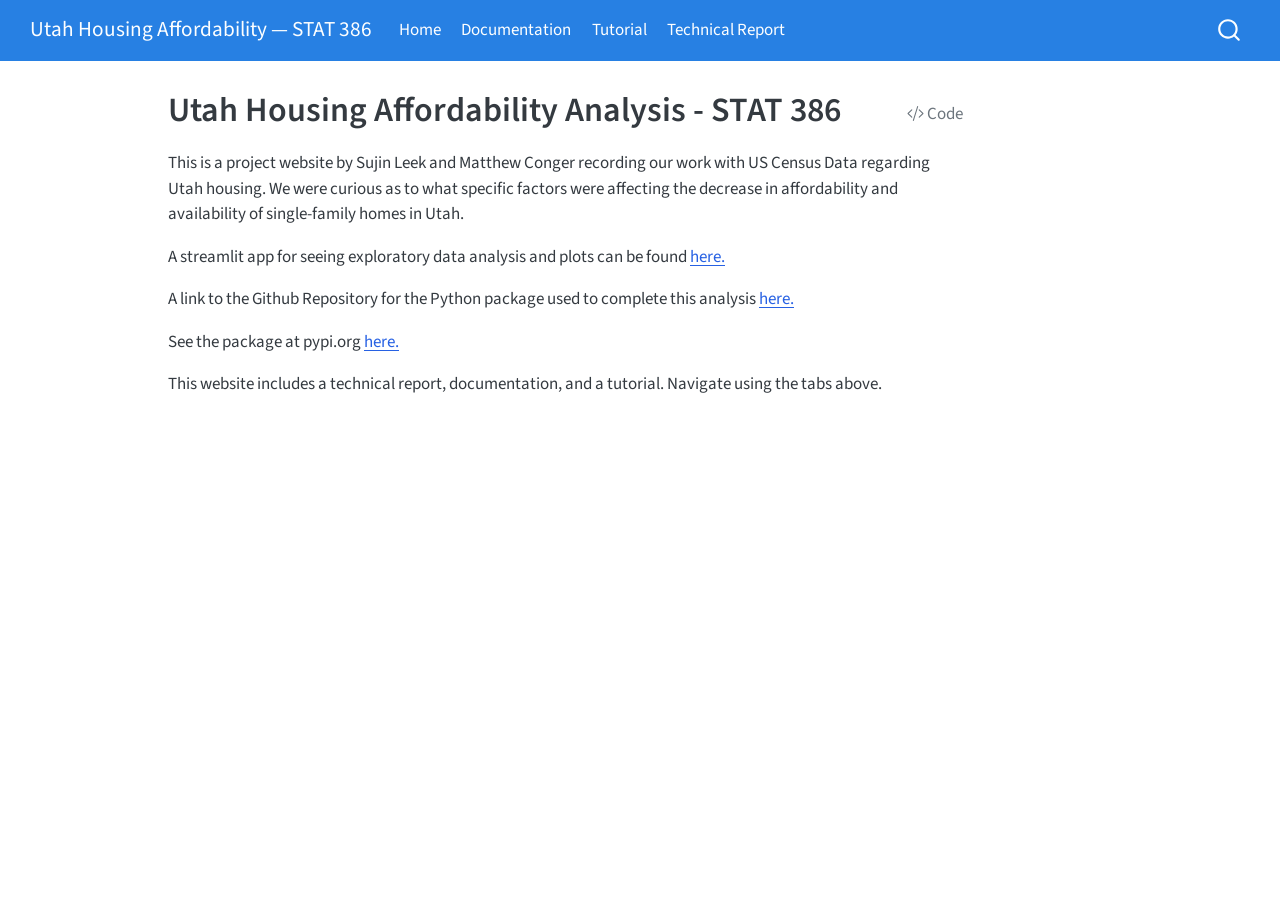
==== commit b8b436b2: "Updated documentation with project details, data sources, variables, and license information" ====
--- a/docs/index.html
+++ b/docs/index.html
@@ -179,7 +179,8 @@
 
 <p>This is a project website by Sujin Leek and Matthew Conger recording our work with US Census Data regarding Utah housing. We were curious as to what specific factors were affecting the decrease in affordability and availability of single-family homes in Utah.</p>
 <p>A streamlit app for seeing exploratory data analysis and plots can be found <a href="https://stat386utahhousingproject.streamlit.app/">here.</a></p>
-<p>A link to the Github Repository for the Python package used to complete this analysis <a href="https://github.com/Congerm/Utah_Housing_Project">here.</a></p>
+<p>A link to the Github Repository for the Python package used to complete this analysis <a href="https://github.com/smleek/utah_housing">here.</a></p>
+<p>See the package at pypi.org <a href="https://pypi.org/project/utah-housing/">here.</a></p>
 <p>This website includes a technical report, documentation, and a tutorial. Navigate using the tabs above.</p>
 
 
@@ -646,10 +647,12 @@
 <span id="cb1-6"><a href="#cb1-6" aria-hidden="true" tabindex="-1"></a></span>
 <span id="cb1-7"><a href="#cb1-7" aria-hidden="true" tabindex="-1"></a>A streamlit app for seeing exploratory data analysis and plots can be found <span class="co">[</span><span class="ot">here.</span><span class="co">](https://stat386utahhousingproject.streamlit.app/)</span></span>
 <span id="cb1-8"><a href="#cb1-8" aria-hidden="true" tabindex="-1"></a></span>
-<span id="cb1-9"><a href="#cb1-9" aria-hidden="true" tabindex="-1"></a>A link to the Github Repository for the Python package used to complete this analysis <span class="co">[</span><span class="ot">here.</span><span class="co">](https://github.com/Congerm/Utah_Housing_Project)</span> </span>
+<span id="cb1-9"><a href="#cb1-9" aria-hidden="true" tabindex="-1"></a>A link to the Github Repository for the Python package used to complete this analysis <span class="co">[</span><span class="ot">here.</span><span class="co">](https://github.com/smleek/utah_housing)</span> </span>
 <span id="cb1-10"><a href="#cb1-10" aria-hidden="true" tabindex="-1"></a></span>
-<span id="cb1-11"><a href="#cb1-11" aria-hidden="true" tabindex="-1"></a>This website includes a technical report, documentation, and a tutorial. Navigate using the tabs above. </span>
-<span id="cb1-12"><a href="#cb1-12" aria-hidden="true" tabindex="-1"></a></span></code></pre></div><button title="Copy to Clipboard" class="code-copy-button" data-in-quarto-modal=""><i class="bi"></i></button></div>
+<span id="cb1-11"><a href="#cb1-11" aria-hidden="true" tabindex="-1"></a>See the package at pypi.org <span class="co">[</span><span class="ot">here. </span><span class="co">](https://pypi.org/project/utah-housing/)</span></span>
+<span id="cb1-12"><a href="#cb1-12" aria-hidden="true" tabindex="-1"></a></span>
+<span id="cb1-13"><a href="#cb1-13" aria-hidden="true" tabindex="-1"></a>This website includes a technical report, documentation, and a tutorial. Navigate using the tabs above. </span>
+<span id="cb1-14"><a href="#cb1-14" aria-hidden="true" tabindex="-1"></a></span></code></pre></div><button title="Copy to Clipboard" class="code-copy-button" data-in-quarto-modal=""><i class="bi"></i></button></div>
 </div></div></div></div></div>
 </div> <!-- /content -->
 
